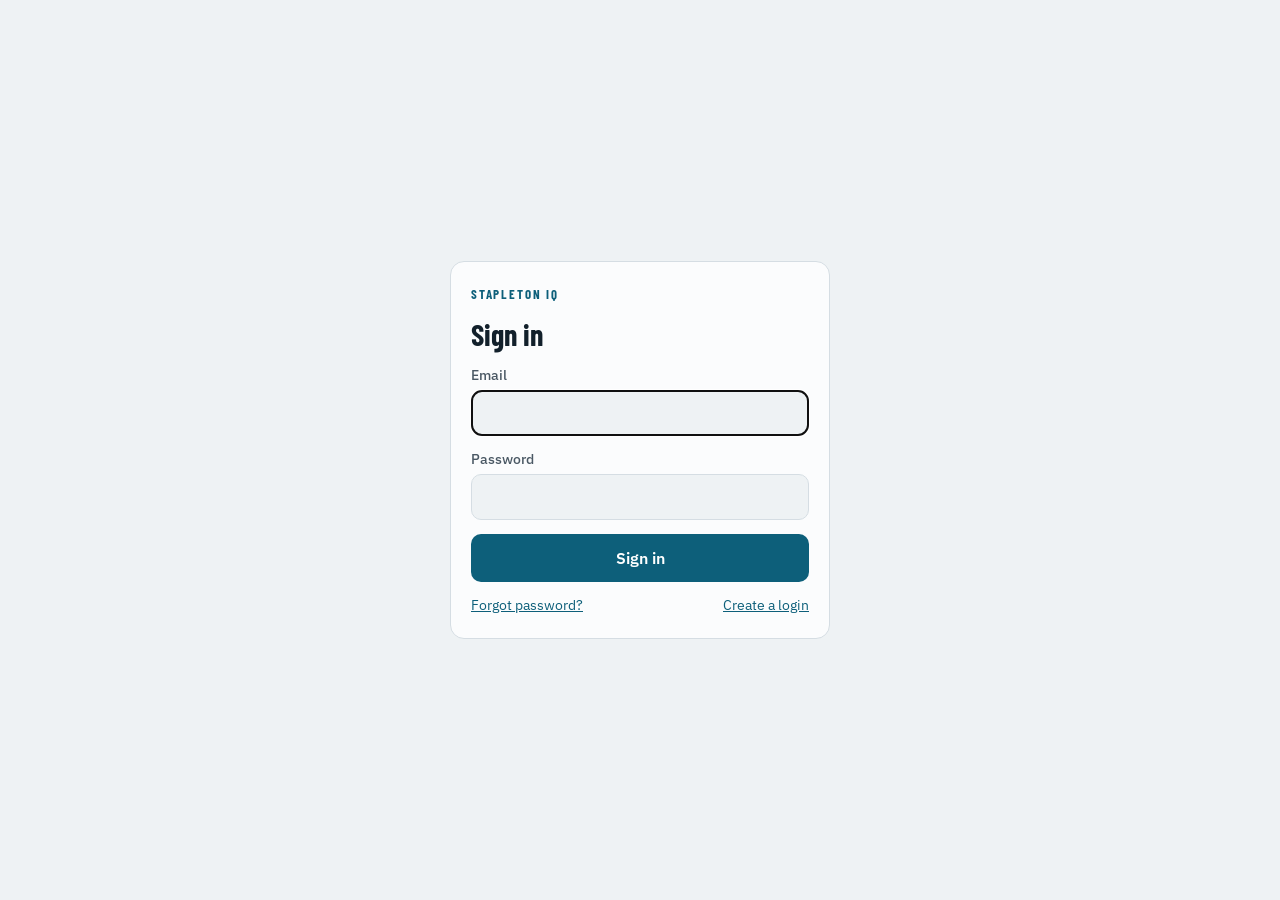
==== index.html @ 5b7b19e3 "Stapleton IQ website: login, live dashboard, unit setup with per-unit links, QR stickers, home-scree" ====
<!doctype html>
<html lang="en">
<head>
<meta charset="utf-8">
<meta name="viewport" content="width=device-width, initial-scale=1, viewport-fit=cover">
<title>Stapleton IQ</title>
<meta name="description" content="Stapleton IQ: live checkpoint counts and unit setup.">
<meta name="theme-color" content="#0d5f7a">
<link rel="manifest" href="/manifest.webmanifest">
<link rel="icon" href="/icons/icon-192.png">
<link rel="apple-touch-icon" href="/icons/apple-touch-icon.png">
<meta name="apple-mobile-web-app-capable" content="yes">
<meta name="mobile-web-app-capable" content="yes">
<meta name="apple-mobile-web-app-title" content="Stapleton IQ">
<link rel="stylesheet" href="/css/common.css">
<link rel="preconnect" href="https://fonts.googleapis.com">
<link rel="stylesheet" href="https://fonts.googleapis.com/css2?family=Barlow+Condensed:wght@600;700&family=IBM+Plex+Sans:wght@400;500;600&display=swap">
<style>
* { box-sizing: border-box; }
main { max-width: 640px; margin: 0 auto; padding: 24px 16px 40px; display: grid; gap: 16px; }
h1 { font-family: var(--f-display); font-size: 34px; margin: 0; }
.sub { color: var(--ink-2); margin: -8px 0 4px; }
.tile { display: grid; gap: 4px; background: var(--panel); border: 1px solid var(--line); border-radius: 12px; padding: 16px; color: var(--ink); text-decoration: none; }
.tile b { font-family: var(--f-display); font-size: 24px; }
.tile span { color: var(--ink-2); font-size: 14px; }
.tile:active { transform: scale(.99); }
h2 { font-size: 13px; text-transform: uppercase; letter-spacing: .06em; color: var(--ink-3); margin: 12px 0 0; }
.units { display: grid; grid-template-columns: repeat(auto-fill, minmax(140px, 1fr)); gap: 10px; }
.units a { background: var(--panel); border: 1px solid var(--line); border-radius: 10px; padding: 12px; color: var(--ink); text-decoration: none; font-weight: 600; }
.units small { display: block; font-weight: 400; color: var(--ink-3); font-size: 12px; margin-top: 2px; }
.install { font-size: 14px; color: var(--ink-2); background: var(--panel); border: 1px dashed var(--line); border-radius: 10px; padding: 12px 14px; }
.install button { font: inherit; font-weight: 600; margin-top: 8px; border-radius: 8px; padding: 8px 12px; border: 0; background: var(--accent); color: var(--accent-ink); }
[hidden] { display: none !important; }
</style>
</head>
<body>
<main>
  <h1>Stapleton IQ</h1>
  <p class="sub" id="who">&nbsp;</p>

  <a class="tile" href="/dashboard"><b>Live dashboard</b><span>People through each checkpoint, updated every 20 seconds.</span></a>

  <div id="staff" hidden>
    <a class="tile" href="/setup"><b>Unit setup</b><span>Take a photo from a unit's camera and set its counting lines.</span></a>
    <h2>Units</h2>
    <div class="units" id="units"></div>
    <p style="margin:12px 0 0"><a href="/stickers" style="color:var(--accent)">Print QR stickers for the units</a></p>
  </div>

  <div class="install" id="install" hidden>
    <b>Put this on your home screen</b><br>
    <span id="installTxt"></span>
    <div><button id="installBtn" type="button" hidden>Install</button></div>
  </div>
</main>
<script src="/js/supabase.js"></script>
<script src="/js/app.js"></script>
<script>
(async () => {
  const $ = (id) => document.getElementById(id);
  const bar = IQ.topbar("home");

  // Home screen install hint (hidden once installed)
  const standalone = matchMedia("(display-mode: standalone)").matches || navigator.standalone;
  let promptEvt = null;
  window.addEventListener("beforeinstallprompt", (e) => { e.preventDefault(); promptEvt = e; $("installBtn").hidden = false; $("installTxt").textContent = "Opens full screen like an app."; $("install").hidden = false; });
  $("installBtn").addEventListener("click", async () => { if (promptEvt) { promptEvt.prompt(); await promptEvt.userChoice; $("install").hidden = true; } });
  if (!standalone && /iPhone|iPad|iPod/.test(navigator.userAgent)) {
    $("installTxt").textContent = "In Safari, tap the Share button, then “Add to Home Screen”.";
    $("install").hidden = false;
  }

  let me;
  try { me = await IQ.requireLogin({ bar }); } catch { return; }
  $("who").textContent = "Signed in as " + (me.email || "") + (me.role ? " · " + me.role : "");
  if (me.staff) {
    $("staff").hidden = false;
    try {
      const units = await IQ.rpc("web_units");
      $("units").replaceChildren(...units.map((u) => {
        const a = document.createElement("a"); a.href = "/u/" + encodeURIComponent(u);
        a.innerHTML = "<span></span><small>Set up this unit</small>"; a.firstChild.textContent = u; return a;
      }));
    } catch (e) { $("units").textContent = IQ.explain(e); }
  }
})();
</script>
</body>
</html>
---- css/common.css ----
/* Shared look: colours, fonts, top bar and login screen. */
:root {
  --bg: #eef2f4; --panel: #fbfcfd; --ink: #12202b; --ink-2: #4a5864; --ink-3: #7a8792;
  --line: #d5dde3; --accent: #0d5f7a; --accent-ink: #ffffff;
  --good: #1f7a3e; --warn: #a96500; --bad: #b3261e;
  --f-display: "Barlow Condensed", "Arial Narrow", Arial, sans-serif;
  --f-body: "IBM Plex Sans", system-ui, -apple-system, "Segoe UI", sans-serif;
  color-scheme: light;
}
@media (prefers-color-scheme: dark) {
  :root:not([data-theme="light"]) {
    --bg: #0e161d; --panel: #15202a; --ink: #e9eef2; --ink-2: #aebbc6; --ink-3: #7f8e9a;
    --line: #273642; --accent: #5fb4d3; --accent-ink: #08141b; --good: #5cc283; --warn: #e6a640; --bad: #f08a80;
    color-scheme: dark;
  }
}
:root[data-theme="dark"] {
  --bg: #0e161d; --panel: #15202a; --ink: #e9eef2; --ink-2: #aebbc6; --ink-3: #7f8e9a;
  --line: #273642; --accent: #5fb4d3; --accent-ink: #08141b; --good: #5cc283; --warn: #e6a640; --bad: #f08a80;
  color-scheme: dark;
}
html { -webkit-text-size-adjust: 100%; }
body { margin: 0; background: var(--bg); color: var(--ink); font-family: var(--f-body); }

.iq-bar {
  display: flex; align-items: center; gap: 12px; flex-wrap: wrap;
  padding: calc(8px + env(safe-area-inset-top, 0px)) max(16px, env(safe-area-inset-right, 0px)) 8px max(16px, env(safe-area-inset-left, 0px));
  border-bottom: 1px solid var(--line); background: var(--panel); font-size: 14px;
}
.iq-brand { font-family: var(--f-display); font-weight: 700; letter-spacing: .12em; text-transform: uppercase; color: var(--accent); text-decoration: none; font-size: 15px; }
.iq-links { display: flex; gap: 4px; flex: 1; }
.iq-links a { color: var(--ink-2); text-decoration: none; padding: 6px 10px; border-radius: 6px; }
.iq-links a[aria-current="page"] { background: var(--bg); color: var(--ink); font-weight: 600; }
.iq-links a[hidden] { display: none; }
.iq-out { font: inherit; font-size: 13px; background: transparent; border: 1px solid var(--line); color: var(--ink-2); border-radius: 6px; padding: 5px 10px; cursor: pointer; min-height: 0; flex: none; font-weight: 500; }

.iq-login { position: fixed; inset: 0; z-index: 50; background: var(--bg); display: grid; place-items: center; padding: 16px; overflow: auto; }
.iq-card { width: 100%; max-width: 380px; background: var(--panel); border: 1px solid var(--line); border-radius: 14px; padding: 24px 20px; display: grid; gap: 14px; }
.iq-card h1 { font-family: var(--f-display); font-size: 30px; margin: 0; }
.iq-card p { margin: 0; color: var(--ink-2); line-height: 1.5; }
.iq-mark { font-family: var(--f-display); font-weight: 700; letter-spacing: .14em; text-transform: uppercase; font-size: 13px; color: var(--accent); }
.iq-card label { display: grid; gap: 6px; font-size: 14px; color: var(--ink-2); font-weight: 500; }
.iq-card input { font: inherit; font-size: 16px; padding: 12px; border-radius: 10px; border: 1px solid var(--line); background: var(--bg); color: var(--ink); }
.iq-primary { font: inherit; font-weight: 600; border-radius: 10px; padding: 12px 16px; min-height: 48px; border: 0; background: var(--accent); color: var(--accent-ink); cursor: pointer; }
.iq-primary:disabled { opacity: .6; }
.iq-alt { display: flex; justify-content: space-between; gap: 12px; font-size: 14px; }
.iq-alt a { color: var(--accent); }
.iq-msg { min-height: 0; font-size: 14px; }
.iq-msg:empty { display: none; }
.iq-msg.bad { color: var(--bad); } .iq-msg.good { color: var(--good); }
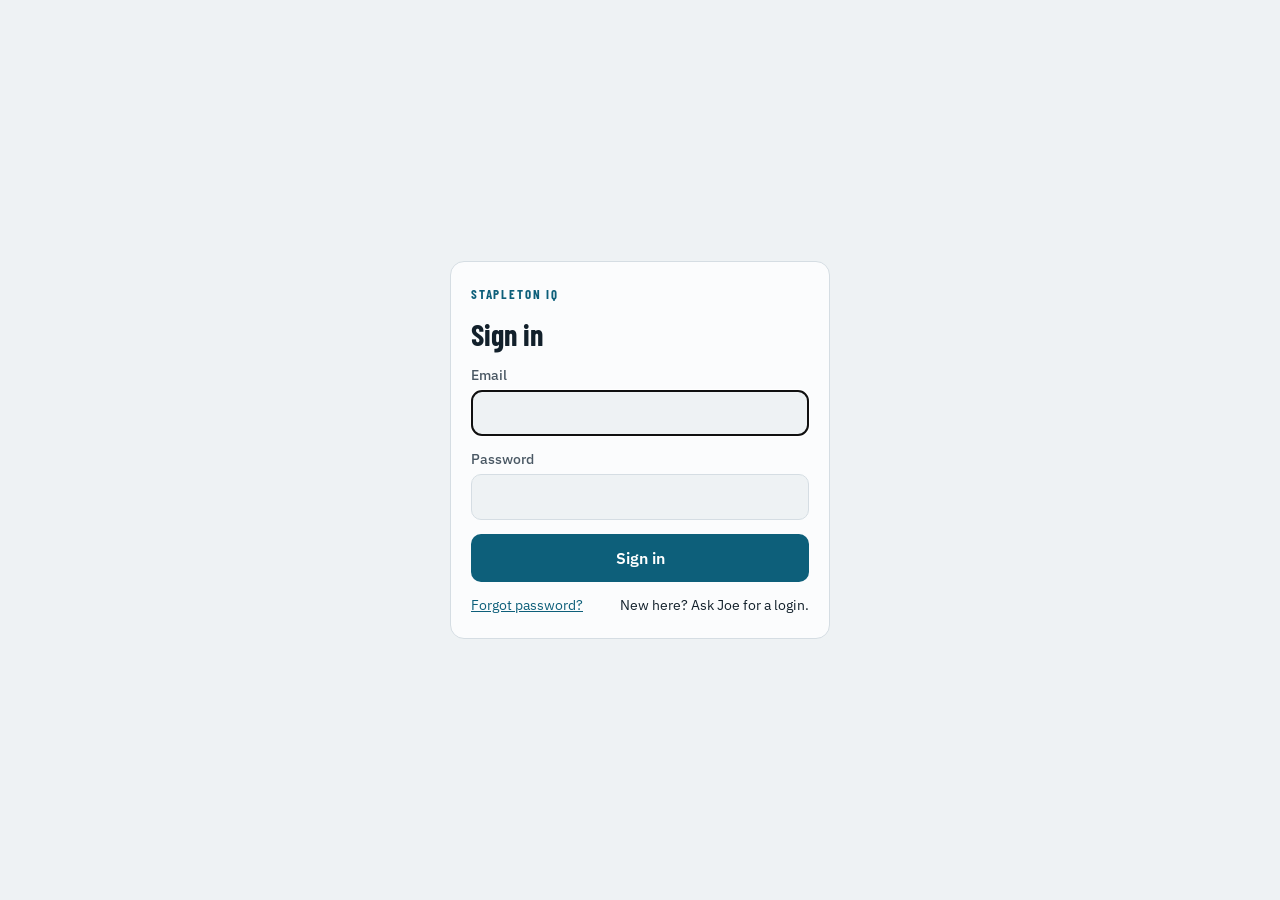
==== commit 9f63d764: "Equipment sign-out by QR sticker Scan a unit's sticker (/g/<code>) to sign it out or return it, with" ====
--- a/index.html
+++ b/index.html
@@ -42,6 +42,7 @@
 
   <div id="staff" hidden>
     <a class="tile" href="/setup"><b>Unit setup</b><span>Take a photo from a unit's camera and set its counting lines.</span></a>
+    <a class="tile" href="/gear" style="margin-top:16px"><b>Equipment</b><span>Where every OpenGate is, what's still out from an event, and each unit's history. Scan a unit's QR sticker to sign it out or return it.</span></a>
     <h2>Units</h2>
     <div class="units" id="units"></div>
     <p style="margin:12px 0 0"><a href="/stickers" style="color:var(--accent)">Print QR stickers for the units</a></p>
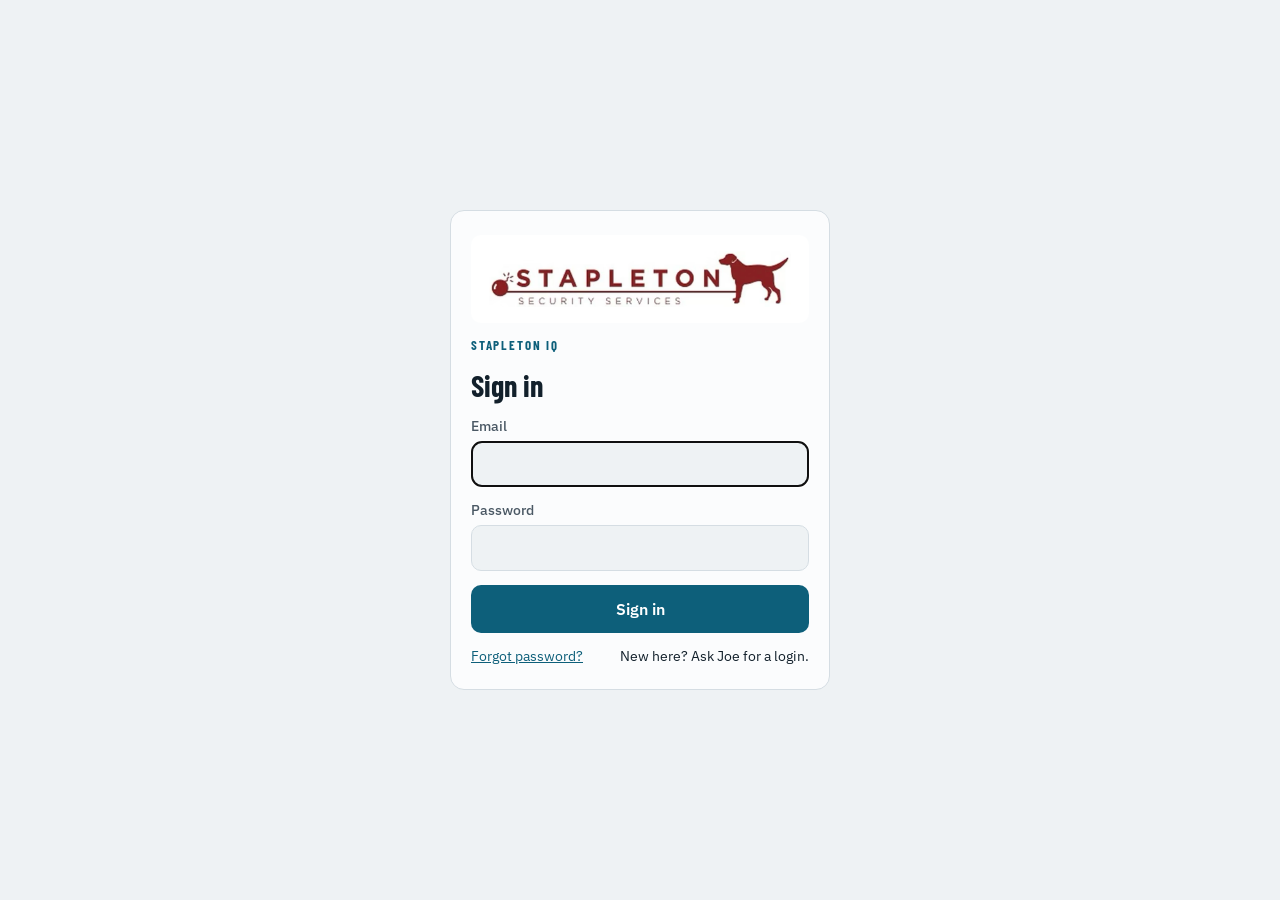
==== commit 382a4ae7: "Add Schedule tab: every event with lead, staffing, threat level, calendar and spreadsheet import Adm" ====
--- a/index.html
+++ b/index.html
@@ -38,9 +38,13 @@
   <h1>Stapleton IQ</h1>
   <p class="sub" id="who">&nbsp;</p>
 
-  <a class="tile" href="/dashboard"><b>Live dashboard</b><span>People through each checkpoint, updated every 20 seconds.</span></a>
+  <a class="tile" href="/gear" id="fieldTile" hidden><b>Equipment</b><span>Sign OpenGates out and back in, and see what's still out. You can also just scan a gate's QR sticker.</span></a>
+  <a class="tile" href="/client" id="clientTile" hidden><b>Your event</b><span>Live counts, security wait times, the next-morning report and updates from your Stapleton team.</span></a>
+  <a class="tile" href="/dashboard" id="dashTile" hidden><b>Live dashboard</b><span>People through each checkpoint, updated every 20 seconds.</span></a>
 
   <div id="staff" hidden>
+    <a class="tile" href="/schedule" style="margin-bottom:16px"><b>Schedule</b><span>Every event in one place: dates, client, services, lead, staffing and threat level. Import new events from a spreadsheet.</span></a>
+    <a class="tile" href="/client" style="margin-bottom:16px"><b>Client view</b><span>The page a client sees for their event: live counts, security wait times, the next-morning report and incident reports.</span></a>
     <a class="tile" href="/setup"><b>Unit setup</b><span>Take a photo from a unit's camera and set its counting lines.</span></a>
     <a class="tile" href="/gear" style="margin-top:16px"><b>Equipment</b><span>Where every OpenGate is, what's still out from an event, and each unit's history. Scan a unit's QR sticker to sign it out or return it.</span></a>
     <h2>Units</h2>
@@ -73,7 +77,10 @@
 
   let me;
   try { me = await IQ.requireLogin({ bar }); } catch { return; }
-  $("who").textContent = "Signed in as " + (me.email || "") + (me.role ? " · " + me.role : "");
+  $("who").textContent = "Signed in as " + (me.email || "") + (me.role ? " · " + IQ.roleName(me.role) : "");
+  $("dashTile").hidden = !me.dash;
+  $("clientTile").hidden = !me.client;
+  $("fieldTile").hidden = !me.field || me.staff;
   if (me.staff) {
     $("staff").hidden = false;
     try {
--- a/css/common.css
+++ b/css/common.css
@@ -28,7 +28,7 @@
   border-bottom: 1px solid var(--line); background: var(--panel); font-size: 14px;
 }
 .iq-brand { font-family: var(--f-display); font-weight: 700; letter-spacing: .12em; text-transform: uppercase; color: var(--accent); text-decoration: none; font-size: 15px; }
-.iq-links { display: flex; gap: 4px; flex: 1; }
+.iq-links { display: flex; flex-wrap: wrap; gap: 4px; flex: 1; }
 .iq-links a { color: var(--ink-2); text-decoration: none; padding: 6px 10px; border-radius: 6px; }
 .iq-links a[aria-current="page"] { background: var(--bg); color: var(--ink); font-weight: 600; }
 .iq-links a[hidden] { display: none; }
@@ -38,6 +38,7 @@
 .iq-card { width: 100%; max-width: 380px; background: var(--panel); border: 1px solid var(--line); border-radius: 14px; padding: 24px 20px; display: grid; gap: 14px; }
 .iq-card h1 { font-family: var(--f-display); font-size: 30px; margin: 0; }
 .iq-card p { margin: 0; color: var(--ink-2); line-height: 1.5; }
+.iq-logo { display: block; width: 100%; height: auto; box-sizing: border-box; background: #fff; padding: 16px 18px; border-radius: 10px; }
 .iq-mark { font-family: var(--f-display); font-weight: 700; letter-spacing: .14em; text-transform: uppercase; font-size: 13px; color: var(--accent); }
 .iq-card label { display: grid; gap: 6px; font-size: 14px; color: var(--ink-2); font-weight: 500; }
 .iq-card input { font: inherit; font-size: 16px; padding: 12px; border-radius: 10px; border: 1px solid var(--line); background: var(--bg); color: var(--ink); }
